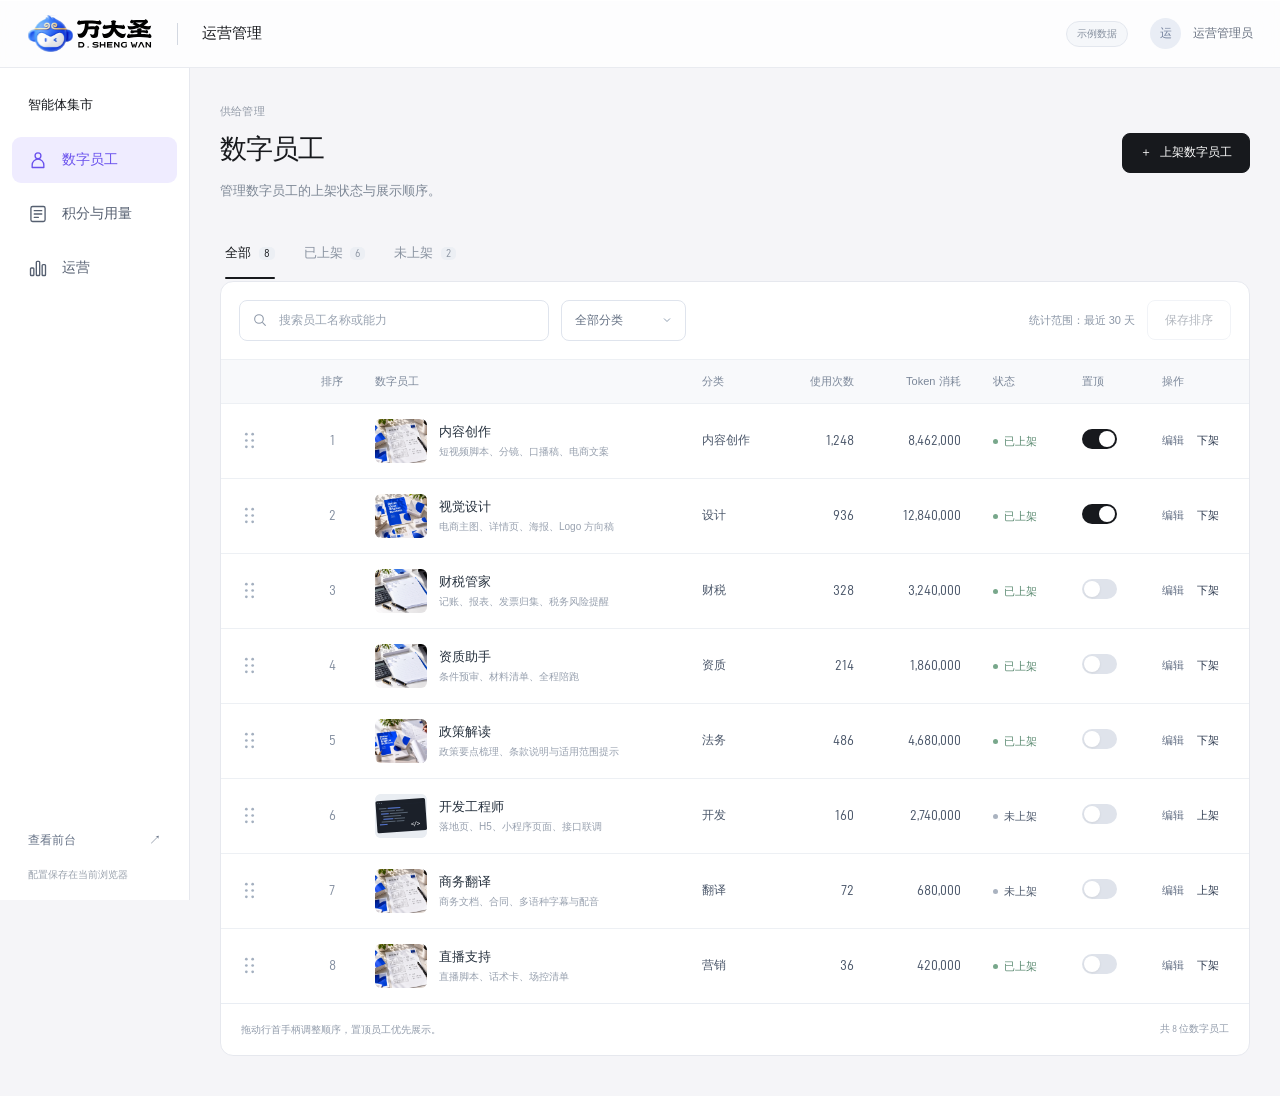
==== admin/index.html @ f024b00a "Add marketplace operations admin and refresh cards with glass motion" ====
<!doctype html>
<html lang="zh-CN">
<head>
  <meta charset="utf-8"><meta name="viewport" content="width=device-width,initial-scale=1">
  <meta name="theme-color" content="#f5f5f8"><meta name="description" content="管理数字员工、企业积分和集市 Banner。">
  <title>数字员工 · 万大圣运营管理</title>
  <link rel="icon" href="../embedded/assets/wdsheng/favicon.ico">
  <link rel="stylesheet" href="admin.css?v=427d838af4">
  <script src="../embedded/catalog.js?v=9ac908d0ac" defer></script><script src="ops-store.js?v=f1a9fa2be6" defer></script><script src="billing-data.js?v=e871dbfe10" defer></script><script src="admin-billing.js?v=65c041d65c" defer></script><script src="admin.js?v=014c4395ef" defer></script>
</head>
<body>
<a class="skip-link" href="#main-content">跳转到管理内容</a>
<header class="app-header"><a class="brand" href="../embedded/" aria-label="万大圣，查看前台"><img src="../embedded/assets/wdsheng/platform-logo.svg" alt="万大圣" width="118" height="48"></a><span class="header-divider"></span><span class="header-title">运营管理</span><div class="header-account"><span class="sample-badge" title="配置保存在当前浏览器，积分与用量为示例数据">示例数据</span><span class="account-mark" aria-hidden="true">运</span><span>运营管理员</span></div></header>
<aside class="primary-sidebar"><p class="sidebar-label">智能体集市</p><nav class="primary-nav" aria-label="运营管理菜单"><a href="#employees" data-view="employees" class="is-active" aria-current="page"><svg viewBox="0 0 24 24" aria-hidden="true"><circle cx="12" cy="7" r="3.5"/><path d="M5 21v-3a7 7 0 0 1 14 0v3Z"/></svg>数字员工</a><a href="#billing" data-view="billing"><svg viewBox="0 0 24 24" aria-hidden="true"><rect x="3.5" y="3" width="17" height="18" rx="2"/><path d="M7.5 8h9M7.5 12h9M7.5 16h5"/></svg>积分与用量</a><a href="#operations" data-view="operations"><svg viewBox="0 0 24 24" aria-hidden="true"><rect x="3" y="12" width="4" height="9" rx="1"/><rect x="10" y="4" width="4" height="17" rx="1"/><rect x="17" y="8" width="4" height="13" rx="1"/></svg>运营</a></nav><a class="frontend-link" href="../embedded/" target="_blank" rel="noopener">查看前台 <span aria-hidden="true">↗</span></a><p class="sidebar-footnote">配置保存在当前浏览器</p></aside>
<aside class="company-sidebar" id="company-sidebar" aria-label="切换企业" hidden><div class="company-panel-heading"><h2>企业</h2><span id="company-count" class="numeric">6</span></div><label class="search-control company-search"><svg viewBox="0 0 24 24" aria-hidden="true"><circle cx="10.5" cy="10.5" r="6.5"/><path d="m16 16 4 4"/></svg><span class="sr-only">搜索企业名称</span><input id="company-search" type="search" placeholder="搜索企业名称"></label><div id="company-list" class="company-list"></div><p id="company-result-count" class="company-result-count"></p></aside>
<main class="main-content" id="main-content" tabindex="-1">
  <section id="view-employees" class="page-view" aria-labelledby="employees-title"><div class="page-heading"><div><p class="eyebrow">供给管理</p><h1 id="employees-title">数字员工</h1><p>管理数字员工的上架状态与展示顺序。</p></div><button class="button primary" id="add-employee"><span aria-hidden="true">＋</span> 上架数字员工</button></div><div class="page-tabs" id="employee-status-tabs" role="group" aria-label="按上架状态筛选"><button class="is-active" data-status="all">全部 <span id="employee-total" class="numeric">8</span></button><button data-status="published">已上架 <span id="employee-published" class="numeric">6</span></button><button data-status="unpublished">未上架 <span id="employee-unpublished" class="numeric">2</span></button></div><div class="table-panel"><div class="table-toolbar"><label class="search-control"><svg viewBox="0 0 24 24" aria-hidden="true"><circle cx="10.5" cy="10.5" r="6.5"/><path d="m16 16 4 4"/></svg><span class="sr-only">搜索员工名称或能力</span><input id="employee-search" type="search" placeholder="搜索员工名称或能力"></label><label class="select-control"><span class="sr-only">筛选员工分类</span><select id="employee-category"><option value="all">全部分类</option></select></label><div class="toolbar-spacer"></div><span class="period-label">统计范围：最近 30 天</span><button class="button secondary" id="save-employee-order" disabled>保存排序</button></div><div class="table-scroll"><table class="management-table employee-table"><thead><tr><th class="drag-col"><span class="sr-only">拖拽排序</span></th><th class="order-col">排序</th><th>数字员工</th><th>分类</th><th class="align-right">使用次数</th><th class="align-right">Token 消耗</th><th>状态</th><th>置顶</th><th>操作</th></tr></thead><tbody id="employee-rows" data-sort="employees"></tbody></table></div><div id="employee-empty" class="empty-state" hidden><h3>没有找到匹配的数字员工</h3><p>换个关键词或分类再试试。</p></div><div class="table-footer"><p id="employee-sort-note">拖动行首手柄调整顺序，置顶员工优先展示。</p><span id="employee-result-count" class="numeric"></span></div></div></section>
  <section id="view-billing" class="page-view" aria-labelledby="billing-title" hidden><div class="page-heading"><div><p class="eyebrow">积分与用量 / 企业积分</p><h1 id="billing-title">积分与用量</h1><p class="company-title"><strong id="selected-company-name">云杉科技有限公司</strong><span id="selected-company-id" class="numeric">ENT-1001</span></p></div><button class="button secondary" id="export-billing"><svg viewBox="0 0 24 24" aria-hidden="true"><path d="M14 3H5v18h14V8Z"/><path d="M14 3v5h5M8 12h8M8 16h6"/></svg>导出明细</button></div><div class="metric-grid"><article class="metric-card"><h2>可用积分</h2><p class="metric-value numeric" id="available-points">8,640 <small>点</small></p><p>当前企业可用余额</p></article><article class="metric-card"><h2>累计获得</h2><p class="metric-value numeric" id="earned-points">10,000 <small>点</small></p><p>额度发放与入账</p></article><article class="metric-card"><h2>累计消耗</h2><p class="metric-value numeric" id="spent-points">1,360 <small>点</small></p><p>数字员工服务使用</p></article><article class="metric-card"><h2>累计 Token 用量</h2><p class="metric-value numeric" id="total-tokens">85,600</p><p>模型调用用量</p></article></div><div class="page-tabs billing-tabs" id="billing-tabs" role="group" aria-label="选择明细类型"><button data-billing-tab="ledger" class="is-active">积分流水</button><button data-billing-tab="usage">Token 调用明细</button><span id="billing-record-count" class="numeric"></span></div><div class="table-panel"><div class="table-toolbar"><label class="select-control"><span class="sr-only">筛选时间范围</span><select id="billing-period"><option value="30">最近 30 天</option><option value="7">最近 7 天</option><option value="today">今天</option><option value="all">全部时间</option></select></label><label class="select-control"><span class="sr-only">筛选数字员工</span><select id="billing-employee"><option value="all">全部员工</option></select></label><label class="select-control" id="billing-type-control"><span class="sr-only">筛选流水类型</span><select id="billing-type"><option value="all">全部类型</option><option value="grant">额度发放</option><option value="consume">调用扣减</option></select></label><label class="search-control billing-search"><svg viewBox="0 0 24 24" aria-hidden="true"><circle cx="10.5" cy="10.5" r="6.5"/><path d="m16 16 4 4"/></svg><span class="sr-only">搜索流水号或工作内容</span><input id="billing-search" type="search" placeholder="搜索流水号或工作内容"></label></div><div class="table-scroll"><table class="management-table billing-table"><thead id="billing-table-head"></thead><tbody id="billing-rows"></tbody></table></div><div id="billing-empty" class="empty-state" hidden><h3>没有符合条件的记录</h3><p>调整时间、员工或关键词后再查看。</p></div><div class="table-footer"><span id="billing-footer-count" class="numeric"></span><span>积分与 Token 用量分别记录</span></div></div><p class="content-note">积分用于数字员工服务，Token 用于记录模型用量；当前为示例数据。</p></section>
  <section id="view-operations" class="page-view" aria-labelledby="operations-title" hidden><div class="page-heading"><div><p class="eyebrow">内容运营</p><h1 id="operations-title">Banner 管理</h1><p>配置集市顶部的推荐内容与跳转员工。</p></div><button class="button primary" id="add-banner"><span aria-hidden="true">＋</span> 新增 Banner</button></div><div class="table-panel banner-panel"><div class="table-toolbar"><label class="select-control"><span class="sr-only">筛选展示位置</span><select id="banner-position"><option value="all">全部展示位置</option><option value="agents-top">智能体集市顶部</option><option value="scenes-top">场景集市顶部</option></select></label><label class="select-control"><span class="sr-only">筛选 Banner 状态</span><select id="banner-status"><option value="all">全部状态</option><option value="enabled">已启用</option><option value="disabled">未启用</option></select></label><label class="search-control"><svg viewBox="0 0 24 24" aria-hidden="true"><circle cx="10.5" cy="10.5" r="6.5"/><path d="m16 16 4 4"/></svg><span class="sr-only">搜索 Banner 名称</span><input id="banner-search" type="search" placeholder="搜索 Banner 名称"></label><div class="toolbar-spacer"></div><button class="button secondary" id="save-banner-order" disabled>保存排序</button></div><div class="table-scroll"><table class="management-table banner-table"><thead><tr><th class="drag-col"><span class="sr-only">拖拽排序</span></th><th class="order-col">排序</th><th>Banner</th><th>展示位置</th><th>关联员工</th><th>状态</th><th>操作</th></tr></thead><tbody id="banner-rows" data-sort="banners"></tbody></table></div><div id="banner-empty" class="empty-state" hidden><h3>没有找到匹配的 Banner</h3><p>换个筛选条件，或新增一张 Banner。</p></div><div class="table-footer"><p id="banner-sort-note">拖动行首手柄调整同一运营位内的顺序。</p><span id="banner-result-count" class="numeric"></span></div></div></section>
  <p class="page-error" id="page-error" role="alert" hidden></p>
</main>
<dialog class="editor-dialog employee-editor" id="employee-dialog" aria-labelledby="employee-dialog-title"><form id="employee-form"><header class="dialog-heading"><div><p class="eyebrow">数字员工</p><h2 id="employee-dialog-title">上架数字员工</h2></div><button type="button" class="icon-button" data-close="employee-dialog" aria-label="关闭员工编辑">×</button></header><div class="dialog-body"><input type="hidden" id="employee-id"><div class="form-grid"><label class="field">员工名称<input id="employee-name" required maxlength="40" placeholder="例如：内容创作"></label><label class="field">分类<input id="employee-category-input" required maxlength="20" list="employee-category-options" placeholder="选择或输入分类"><datalist id="employee-category-options"></datalist></label><label class="field full-width">能力简介<textarea id="employee-description" required rows="3" maxlength="160" placeholder="简要描述这位数字员工可以完成的工作"></textarea></label><label class="field full-width">封面图片<input id="employee-image" required placeholder="图片地址，或使用下方上传"><span class="field-hint">PNG、JPG 或 WebP，文件不超过 2 MB。</span></label><div class="field full-width upload-row"><label class="button secondary file-label">上传图片<input type="file" id="employee-upload" accept="image/png,image/jpeg,image/webp" hidden></label><img id="employee-cover-preview" alt="员工封面预览" width="96" height="64"></div><label class="checkbox-field"><input id="employee-published-input" type="checkbox" checked>立即上架</label><label class="checkbox-field"><input id="employee-pinned-input" type="checkbox">置顶展示</label></div><p class="form-error" id="employee-form-error" role="alert" hidden></p></div><footer class="dialog-footer"><button class="button secondary" type="button" data-close="employee-dialog">取消</button><button class="button primary" type="submit">保存</button></footer></form></dialog>
<dialog class="editor-dialog banner-editor" id="banner-dialog" aria-labelledby="banner-dialog-title"><form id="banner-form"><header class="dialog-heading"><div><p class="eyebrow">运营内容</p><h2 id="banner-dialog-title">编辑 Banner</h2></div><button type="button" class="icon-button" data-close="banner-dialog" aria-label="关闭 Banner 编辑">×</button></header><div class="banner-editor-body"><div class="banner-editor-fields"><input id="banner-id" type="hidden"><label class="field">Banner 名称<input id="banner-name" required maxlength="50" placeholder="运营列表内的识别名称"></label><label class="field">主标题<textarea id="banner-title" required rows="2" maxlength="70" placeholder="把下一项工作，交给合适的数字员工。"></textarea></label><label class="field">补充说明<input id="banner-subtitle" maxlength="100" placeholder="从文案、设计到政策解读，点开就能开始。"></label><label class="field">图片地址<input id="banner-image" required placeholder="图片地址或上传文件"></label><div class="upload-row"><label class="button secondary file-label">更换图片<input id="banner-upload" type="file" accept="image/png,image/jpeg,image/webp" hidden></label><span class="field-hint">PNG / JPG / WebP · 最大 2 MB</span></div><div class="form-grid compact"><label class="field">展示位置<select id="banner-position-input"><option value="agents-top">智能体集市顶部</option><option value="scenes-top">场景集市顶部</option></select></label><label class="field">跳转数字员工<select id="banner-target" required></select></label></div><label class="checkbox-field"><input id="banner-enabled" type="checkbox" checked>启用此 Banner</label><p class="form-error" id="banner-form-error" role="alert" hidden></p></div><div class="banner-preview-column"><div class="preview-label"><span>前台预览</span><span>约 4:1</span></div><div class="banner-live-preview"><img id="banner-preview-image" alt="Banner 图片预览"><div class="banner-preview-fade"></div><div class="banner-preview-copy"><h3 id="banner-preview-title"></h3><p id="banner-preview-subtitle"></p><span class="preview-cta">开始使用 <span aria-hidden="true">→</span></span></div></div><p class="preview-note">标题和图片会实时更新；完整效果可在前台查看。</p><a class="inline-link" href="../embedded/" target="_blank" rel="noopener">打开前台预览 ↗</a></div></div><footer class="dialog-footer"><button class="button secondary" type="button" data-close="banner-dialog">取消</button><button class="button primary" type="submit">保存</button></footer></form></dialog>
<dialog class="confirm-dialog" id="confirm-dialog" aria-labelledby="confirm-title"><h2 id="confirm-title">确认操作</h2><p id="confirm-copy"></p><div class="confirm-actions"><button type="button" class="button secondary" id="confirm-cancel">取消</button><button type="button" class="button primary" id="confirm-accept">确认</button></div></dialog>
<div class="toast" id="admin-toast" role="status" aria-live="polite" hidden></div><noscript><p class="noscript">请启用 JavaScript 后使用运营管理。</p></noscript>
</body></html>
---- admin/admin.css ----
@font-face{font-family:D-DIN;src:url('../embedded/assets/fonts/D-DIN.woff') format('woff');font-weight:400 500;font-display:swap;unicode-range:U+0020-007E,U+00A0-00FF}
@font-face{font-family:D-DIN;src:url('../embedded/assets/fonts/D-DIN-Bold.woff') format('woff');font-weight:600 900;font-display:swap;unicode-range:U+0020-007E,U+00A0-00FF}
:root{--ink:#17191d;--muted:#747c8a;--line:#e6e8ee;--page:#f5f5f8;--purple:#6950ed;--purple-wash:#efecff;--ease:cubic-bezier(.22,1,.36,1);font-family:-apple-system,BlinkMacSystemFont,'PingFang SC','Microsoft YaHei',sans-serif;color:var(--ink);background:var(--page);font-synthesis:none;-webkit-font-smoothing:antialiased}
*{box-sizing:border-box}body{margin:0}button,input,textarea,select{font:inherit}button{cursor:pointer;color:inherit}a{color:inherit;text-decoration:none}button,a,input,select,textarea{-webkit-tap-highlight-color:transparent}button{border:0}img{max-width:100%;display:block}svg{display:block;width:20px;height:20px;fill:none;stroke:currentColor;stroke-width:1.6;stroke-linecap:round;stroke-linejoin:round;flex-shrink:0}[hidden]{display:none!important}button:focus-visible,a:focus-visible,input:focus-visible,select:focus-visible,textarea:focus-visible,[tabindex]:focus-visible{outline:2px solid #6950ed;outline-offset:3px}button:disabled{cursor:not-allowed;opacity:.43}.sr-only{position:absolute;width:1px;height:1px;margin:-1px;padding:0;overflow:hidden;clip:rect(0,0,0,0);white-space:nowrap;border:0}.numeric{font-family:D-DIN,'DIN Alternate','PingFang SC',sans-serif;font-variant-numeric:tabular-nums}.skip-link{position:fixed;top:-70px;left:20px;padding:12px 20px;background:var(--ink);color:#fff;border-radius:9px;z-index:100}.skip-link:focus{top:10px}
.app-header{position:fixed;z-index:25;inset:0 0 auto;height:68px;display:flex;align-items:center;gap:24px;padding:0 27px;background:rgba(255,255,255,.76);border-bottom:1px solid rgba(230,232,238,.85);backdrop-filter:blur(20px) saturate(1.2);-webkit-backdrop-filter:blur(20px) saturate(1.2);box-shadow:inset 0 1px 0 #fff}.brand{display:flex;align-items:center}.brand img{width:126px;height:auto}.header-divider{height:22px;width:1px;background:#d3d8e1}.header-title{font-size:15px;font-weight:500}.header-account{margin-left:auto;display:flex;align-items:center;gap:12px;font-size:12px;color:#687180}.sample-badge{font-size:10px;padding:5px 10px;border:1px solid #e3e7ee;border-radius:20px;color:#8791a0;background:#f5f7fa;margin-right:10px}.account-mark{display:grid;place-items:center;width:31px;height:31px;border-radius:50%;background:#e9edf5;color:#73819c;font-size:12px}
.primary-sidebar{position:fixed;inset:68px auto 0 0;width:190px;display:flex;flex-direction:column;background:#fff;border-right:1px solid var(--line);padding:28px 12px 18px}.sidebar-label{font-size:13px;font-weight:550;margin:0 16px 23px}.primary-nav{display:flex;flex-direction:column;gap:8px}.primary-nav a{display:flex;align-items:center;gap:14px;min-height:46px;padding:12px 16px;border-radius:9px;font-size:14px;color:#555f70;transition:background .18s,color .18s}.primary-nav a.is-active{background:var(--purple-wash);color:var(--purple);font-weight:550}.primary-nav svg{width:20px;height:20px}.frontend-link{margin-top:auto;display:flex;justify-content:space-between;align-items:center;min-height:40px;padding:10px 16px;font-size:12px;color:#687488}.sidebar-footnote{font-size:10px;color:#9ba3ae;margin:8px 16px 0}.main-content{margin-left:190px;padding:103px 30px 40px;min-height:100dvh;outline:none!important;transition:margin-left .2s var(--ease)}.page-view{max-width:1540px;margin:auto;animation:page-in .2s var(--ease) both}.page-heading{animation:title-in .2s var(--ease) both;display:flex;justify-content:space-between;align-items:center;gap:24px;margin:0 0 29px}.eyebrow{font-size:11px;line-height:1.6;color:#929aa7;letter-spacing:.02em;margin:0 0 10px}h1{font-size:27px;font-weight:550;letter-spacing:-.035em;line-height:1.4;margin:0}.page-heading>div>p:not(.eyebrow){font-size:13px;color:#7d8795;margin:11px 0 0;line-height:1.8}.button{display:inline-flex;align-items:center;justify-content:center;gap:8px;min-height:40px;padding:10px 17px;border-radius:8px;white-space:nowrap;font-size:12px;border:1px solid transparent;transition:background .16s,border-color .16s,transform .16s}.button svg{width:16px;height:16px}.button.primary{background:var(--ink);border-color:var(--ink);color:#fff}.button.secondary{background:#fff;border-color:#dfe4ec;color:#4e596b}.button.primary:not(:disabled):active,.button.secondary:not(:disabled):active{transform:scale(.98)}.button.danger{background:#a84940;color:#fff;border-color:#a84940}.page-tabs{display:flex;align-items:center;gap:29px;margin-bottom:0;padding-left:5px;min-height:49px}.page-tabs>button{position:relative;padding:10px 0 17px;background:none;color:#8a93a1;font-size:13px;white-space:nowrap;transition:color .15s}.page-tabs>button.is-active{color:var(--ink);font-weight:550}.page-tabs>button.is-active:after{content:'';position:absolute;height:2px;bottom:0;left:0;right:0;border-radius:2px;background:var(--ink)}.page-tabs button>span{padding:1px 5px;background:#eceff4;font-size:11px;border-radius:5px;margin-left:4px;font-weight:400}.page-tabs>span{margin-left:auto;color:#8a94a2;font-size:11px}.table-panel{background:#fff;border:1px solid var(--line);border-radius:13px;overflow:hidden}.table-toolbar{display:flex;gap:12px;align-items:center;padding:18px;flex-wrap:wrap}.toolbar-spacer{flex:1}.search-control{position:relative;display:block;min-width:180px;flex:0 1 310px}.search-control svg{position:absolute;left:13px;top:50%;transform:translateY(-50%);width:16px;height:16px;color:#8e99a9;pointer-events:none}.search-control input{height:41px;width:100%;padding:9px 12px 9px 39px;border:1px solid #dfe4ed;border-radius:8px;outline-offset:2px;font-size:12px;background:#fff;color:#354052}.search-control input::placeholder{color:#9aa4b2}.select-control select{appearance:none;min-width:125px;padding:10px 34px 10px 13px;height:41px;border:1px solid #dfe4ed;border-radius:8px;background:#fff url("data:image/svg+xml,%3Csvg xmlns='http://www.w3.org/2000/svg' width='12' height='12' viewBox='0 0 24 24' fill='none' stroke='%238393a8' stroke-width='1.8'%3E%3Cpath d='m6 9 6 6 6-6'/%3E%3C/svg%3E") no-repeat right 12px center;color:#657184;font-size:12px;cursor:pointer}.period-label{font-size:11px;color:#8c97a7;white-space:nowrap}.table-scroll{overflow-x:auto;scrollbar-width:thin;scrollbar-color:#d8dfe9 transparent}.management-table{border-collapse:collapse;width:100%;text-align:left;font-size:12px;white-space:nowrap}.management-table th{font-size:11px;color:#7b8799;font-weight:500;background:#f8f9fb;padding:14px 16px;border-block:1px solid #edf0f4}.management-table td{padding:15px 16px;border-bottom:1px solid #edf0f4;color:#4c586b;vertical-align:middle}.management-table tbody tr:last-child td{border-bottom:0}.management-table tbody tr{transition:background .16s,box-shadow .16s}.management-table .numeric{font-size:14px;letter-spacing:0}.align-right{text-align:right}.drag-col{width:32px;padding-right:0!important}.order-col{width:50px;text-align:center}.order-cell{text-align:center;color:#8590a1!important}.employee-table{min-width:1030px}.employee-cell{display:flex;align-items:center;gap:12px;min-width:220px}.employee-cell img{width:52px;height:44px;object-fit:cover;border-radius:6px;background:#f0f3f7}.employee-cell h3{margin:0 0 4px;color:#26313e;font-size:13px;line-height:1.4;font-weight:550}.employee-cell p{margin:0;color:#98a1af;font-size:10px;max-width:210px;overflow:hidden;text-overflow:ellipsis}.status{display:inline-flex;align-items:center;gap:6px;font-size:11px;white-space:nowrap}.status:before{content:'';width:5px;height:5px;border-radius:50%;background:#aab3c0}.status.is-active{color:#5c8b72}.status.is-active:before{background:#78a78b}.status.is-warning{color:#ac8751}.status.is-warning:before{background:#c6a166}.status.is-failed{color:#ae756b}.status.is-failed:before{background:#c79589}.row-actions{display:flex;align-items:center;gap:13px}.text-button{padding:5px 0;background:none;color:#657186;font-size:11px;white-space:nowrap}.text-button.strong{color:#2e3b50}.text-button.danger{color:#b07870}.switch{display:inline-block;position:relative;width:35px;height:20px;min-width:35px;border:0;border-radius:20px;background:#dfe3eb;padding:0;transition:background .18s}.switch:after{content:'';position:absolute;width:16px;height:16px;left:2px;top:2px;border-radius:50%;background:#fff;box-shadow:0 1px 3px #0001;transition:transform .18s}.switch[aria-checked=true]{background:var(--ink)}.switch[aria-checked=true]:after{transform:translateX(15px)}.drag-handle{display:flex;align-items:center;justify-content:center;min-width:25px;width:25px;height:34px;cursor:grab;padding:4px;background:none;color:#a3afbf;touch-action:none}.drag-handle:active{cursor:grabbing}.drag-handle svg{width:13px;height:21px;fill:currentColor;stroke:none}.drag-handle[draggable=false]{cursor:default;opacity:.35}.sort-accessible{display:flex;gap:3px;opacity:0;transition:opacity .15s}.sort-accessible button{width:19px;height:19px;background:#f4f6fa;color:#8995a7;border-radius:4px;font-size:10px;padding:0}.management-table tr:focus-within .sort-accessible,.management-table tr:hover .sort-accessible{opacity:1}.drag-controls{display:flex;align-items:center;gap:2px}.management-table tr.is-dragging{opacity:.36;background:#eef0f5;box-shadow:0 8px 22px #29374c17}.management-table tr.drop-before td{border-top:2px solid #9186bd}.management-table tr.drop-after td{border-bottom:2px solid #9186bd}.management-table tr.drop-invalid{background:#fcf5f1}.table-footer{display:flex;justify-content:space-between;align-items:center;gap:20px;padding:17px 20px;border-top:1px solid #e9edf3;font-size:10px;color:#929cab;line-height:1.75}.table-footer p{margin:0}.table-footer .is-dirty{color:#927446}.empty-state{padding:55px 20px;text-align:center;color:#9aa3b0}.empty-state h3{font-size:14px;font-weight:500;color:#657185;margin:0 0 9px}.empty-state p{font-size:12px;margin:0;line-height:1.8}.page-error{padding:14px 18px;margin-top:20px;border:1px solid #eadbca;border-radius:10px;color:#916f47;background:#fcf8f1;font-size:12px;line-height:1.8}
.company-sidebar{position:fixed;inset:68px auto 0 190px;width:224px;background:#fff;border-right:1px solid var(--line);display:flex;flex-direction:column;padding:26px 14px 20px}.company-panel-heading{display:flex;align-items:center;gap:9px;margin:0 6px 20px}.company-panel-heading h2{font-size:17px;font-weight:550;margin:0}.company-panel-heading>span{font-size:12px;padding:1px 5px;background:#f1f3f7;color:#7c8798;border-radius:5px}.company-search{flex:none;min-width:0;margin:0 3px 16px}.company-search input{font-size:11px;height:38px}.company-list{min-height:0;overflow:auto;scrollbar-width:thin;flex:1}.company-item{display:flex;align-items:center;width:100%;gap:11px;padding:15px 10px;background:none;text-align:left;border:1px solid transparent;border-radius:9px;margin-bottom:6px;transition:background .18s}.company-item.is-active{background:#f0f1f6;border-color:#e9ecf2}.company-avatar{width:36px;height:36px;display:grid;place-items:center;flex-shrink:0;background:#eef0f5;border-radius:9px;color:#687589;font-size:16px}.company-item.is-active .company-avatar{background:#242936;color:#fff}.company-item strong{display:block;font-size:12px;font-weight:500;color:#3f4a5b;margin-bottom:6px}.company-item small{font-size:11px;color:#9aa4b2}.company-result-count{font-size:10px;color:#9ca5b2;margin:16px 6px 0}.has-company-panel .main-content{margin-left:414px}.company-title{display:flex;gap:13px;align-items:center;flex-wrap:wrap}.company-title strong{font-size:14px;font-weight:500;color:#3b485b}.company-title>span{font-size:11px;color:#8f9bad}.metric-grid{display:grid;grid-template-columns:repeat(4,minmax(0,1fr));gap:13px;margin-bottom:25px}.metric-card{min-width:0;padding:22px 23px;background:#fff;border:1px solid var(--line);border-radius:13px}.metric-card h2{font-size:12px;font-weight:400;color:#6a7587;margin:0}.metric-card .metric-value{font-size:34px;line-height:1.25;letter-spacing:-.02em;color:#1e2633;margin:19px 0 10px;font-weight:500}.metric-value small{font-family:'PingFang SC',sans-serif;font-size:11px;font-weight:400;margin-left:3px;color:#667388}.metric-card>p:last-child{font-size:10px;color:#a1a9b5;margin:0;line-height:1.6}.billing-tabs{margin-bottom:0;padding-left:3px}.billing-search{flex:1;min-width:200px}.billing-table{min-width:830px}.billing-table td{font-size:11px;padding-block:18px}.billing-table .numeric{font-size:13px}.billing-table small{display:block;margin-top:3px;font-size:9px;color:#a0abba}.billing-table .work-cell{max-width:230px;overflow:hidden;text-overflow:ellipsis}.positive{color:#5d8c73!important}.content-note{font-size:10px;color:#9ca6b3;line-height:1.8;margin:17px 5px 0}.banner-table{min-width:1000px}.banner-table td{padding-block:22px}.banner-cell{display:flex;align-items:center;gap:14px;min-width:280px}.banner-thumb{position:relative;flex-shrink:0;width:160px;height:40px;border:1px solid #e8ecf2;border-radius:5px;overflow:hidden;background:#fafbfd}.banner-thumb img{width:100%;height:100%;object-fit:cover;object-position:right}.banner-thumb:after{content:'';position:absolute;inset:0;background:linear-gradient(90deg,#fff 0%,#ffffffc9 35%,#ffffff00 75%)}.banner-thumb span{position:absolute;z-index:1;top:8px;left:6px;font-size:6px;line-height:1.5;color:#20252d;max-width:76px;white-space:normal;font-weight:550}.banner-cell h3{font-size:12px;font-weight:500;margin:0 0 5px;max-width:170px;white-space:nowrap;overflow:hidden;text-overflow:ellipsis}.banner-cell p{font-size:10px;color:#a0a9b5;margin:0}.unavailable-target{display:block;color:#b18a64;font-size:9px;margin-top:5px}
.editor-dialog,.confirm-dialog{border:1px solid #fff;border-radius:19px;background:rgba(255,255,255,.98);box-shadow:0 24px 110px #27334a26;color:var(--ink);padding:0;max-height:90dvh;overflow:auto;animation:modal-in .22s var(--ease);-webkit-backdrop-filter:blur(20px);backdrop-filter:blur(20px)}.editor-dialog::backdrop,.confirm-dialog::backdrop{background:#28314247;backdrop-filter:blur(7px);-webkit-backdrop-filter:blur(7px)}.employee-editor{width:min(650px,calc(100vw - 30px))}.banner-editor{width:min(980px,calc(100vw - 36px))}.dialog-heading{display:flex;align-items:center;justify-content:space-between;gap:20px;padding:27px 31px 22px;border-bottom:1px solid #e9edf2}.dialog-heading .eyebrow{margin-bottom:5px;font-size:10px}.dialog-heading h2{font-size:22px;font-weight:500;line-height:1.4;letter-spacing:-.025em;margin:0}.icon-button{width:32px;height:32px;border-radius:50%;background:#f1f3f7;color:#8793a5;font-size:22px;font-weight:300;display:grid;place-items:center}.dialog-body{padding:25px 31px}.form-grid{display:grid;grid-template-columns:1fr 1fr;gap:20px}.full-width{grid-column:1/-1}.field{display:flex;flex-direction:column;gap:9px;font-size:12px;color:#5f6b7e;min-width:0}.field input,.field textarea,.field select{width:100%;border:1px solid #dfe5ee;background:#fff;border-radius:8px;padding:11px 12px;font-size:12px;line-height:1.7;color:#3a4658;min-height:42px}.field textarea{resize:vertical;min-height:64px}.field input::placeholder,.field textarea::placeholder{color:#a6afbb}.field-hint{font-size:10px;color:#a0a9b5;line-height:1.7}.upload-row{display:flex;align-items:center;gap:14px;flex-wrap:wrap}.upload-row>img{object-fit:cover;width:96px;height:64px;border-radius:7px;border:1px solid #e7eaf0}.file-label{cursor:pointer;font-size:11px}.checkbox-field{display:flex;align-items:center;gap:8px;font-size:12px;line-height:1.6;color:#637084;cursor:pointer}.checkbox-field input{accent-color:#252a33;width:15px;height:15px;margin:0}.dialog-footer{display:flex;justify-content:flex-end;gap:11px;padding:19px 31px;border-top:1px solid #e9edf2;background:#fafbfd;position:sticky;bottom:0}.dialog-footer .button{min-width:88px}.form-error{font-size:11px;color:#a45f56;line-height:1.8;margin:16px 0 0}.banner-editor-body{display:grid;grid-template-columns:minmax(0,1fr) minmax(0,1.05fr);gap:28px;padding:25px 31px 29px}.banner-editor-fields{display:flex;flex-direction:column;gap:17px;min-width:0}.banner-editor-fields .field{gap:7px}.banner-editor-fields .field input,.banner-editor-fields .field textarea,.banner-editor-fields .field select{padding:9px 11px;min-height:39px;font-size:11px}.banner-editor-fields .upload-row{gap:10px;margin-top:-4px}.form-grid.compact{gap:13px}.banner-preview-column{padding:3px 0 0 25px;border-left:1px solid #e8ecf2;min-width:0}.preview-label{display:flex;justify-content:space-between;font-size:11px;color:#7c899b;margin-bottom:15px}.preview-label>span:last-child{color:#a2abba}.banner-live-preview{position:relative;overflow:hidden;border-radius:10px;border:1px solid #e4e8ef;aspect-ratio:4/1.35;background:#fff;min-height:150px}.banner-live-preview>img{position:absolute;inset:0;width:100%;height:100%;object-fit:cover;object-position:right center}.banner-preview-fade{position:absolute;inset:0;background:linear-gradient(90deg,#fff 0%,#fff 25%,#fffffff5 39%,#ffffff92 53%,#ffffff00 78%)}.banner-preview-copy{position:relative;padding:18px 17px;max-width:71%}.banner-preview-copy h3{font-size:17px;line-height:1.55;font-weight:500;letter-spacing:-.04em;margin:0 0 7px;color:#11151c;text-wrap:balance}.banner-preview-copy p{font-size:8px;line-height:1.65;color:#7c8798;margin:0 0 11px}.preview-cta{display:inline-flex;gap:10px;padding:5px 10px;background:#17191d;color:white;border-radius:20px;font-size:8px}.preview-note{font-size:10px;color:#9aa5b4;line-height:1.9;margin:16px 0}.inline-link{font-size:11px;color:#6d7790}.confirm-dialog{width:min(390px,calc(100vw - 32px));padding:28px}.confirm-dialog h2{font-size:20px;font-weight:500;margin:0 0 15px}.confirm-dialog p{font-size:13px;line-height:1.9;color:#7b8798;margin:0}.confirm-actions{display:flex;justify-content:flex-end;gap:10px;margin-top:26px}.toast{position:fixed;left:50%;bottom:27px;transform:translateX(-50%);z-index:100;max-width:calc(100vw - 30px);padding:12px 18px;color:white;background:#252b35;border-radius:9px;font-size:12px;line-height:1.7;box-shadow:0 8px 28px #25344a1a;animation:toast-in .18s var(--ease)}.noscript{position:fixed;bottom:0;left:0;right:0;z-index:100;margin:0;background:#fff8e7;padding:15px;text-align:center;color:#8d794b;font-size:13px}
@keyframes page-in{from{opacity:0;transform:translateY(7px)}to{opacity:1;transform:none}}@keyframes title-in{from{opacity:0;transform:translateY(4px);filter:blur(4px)}to{opacity:1;transform:none;filter:blur(0)}}@keyframes modal-in{from{opacity:0;transform:translateY(9px) scale(.985);filter:blur(2px)}to{opacity:1;transform:none;filter:blur(0)}}@keyframes toast-in{from{opacity:0;transform:translateX(-50%) translateY(8px)}to{opacity:1;transform:translateX(-50%) translateY(0)}}
@media(hover:hover) and (pointer:fine){.primary-nav a:not(.is-active):hover{background:#f6f5fa}.button.primary:not(:disabled):hover{background:#353b46}.button.secondary:not(:disabled):hover{background:#f6f8fb;border-color:#bdc8d8}.text-button:hover,.inline-link:hover,.frontend-link:hover{color:#202b3d}.management-table tbody tr:hover{background:#fafbfd}.company-item:not(.is-active):hover{background:#f7f8fb}.icon-button:hover{background:#e8edf5}.drag-handle:hover{color:#73819a}}
@media(min-width:1700px){.main-content{padding:112px 42px 45px}.page-heading{margin-bottom:35px}.metric-card{padding:26px}.employee-table td{padding-block:18px}.banner-table td{padding-block:26px}}
@media(max-width:1200px){.primary-sidebar{width:165px}.main-content{margin-left:165px;padding-inline:22px}.company-sidebar{left:165px;width:195px;padding-inline:10px}.has-company-panel .main-content{margin-left:360px}.sidebar-label{font-size:12px}.primary-nav a{padding-inline:12px;font-size:13px;gap:11px}.metric-grid{gap:9px}.metric-card{padding:19px 15px}.metric-card .metric-value{font-size:29px}.metric-card h2{font-size:11px}.table-toolbar{gap:9px;padding:15px}.period-label{font-size:10px}.page-heading>div>p:not(.eyebrow){font-size:12px}.banner-cell{min-width:235px;gap:10px}.banner-cell h3{max-width:140px}.banner-thumb{width:145px;height:36px}}
@media(max-width:950px){.app-header{padding-inline:20px;gap:17px}.brand img{width:110px}.header-title{font-size:13px}.primary-sidebar{width:145px;padding-inline:9px}.primary-nav a{font-size:12px;padding-inline:11px;gap:9px}.primary-nav svg{width:18px;height:18px}.sidebar-label{margin-inline:11px;font-size:11px}.main-content{margin-left:145px;padding:97px 18px 30px}.company-sidebar{left:145px;width:178px;padding-inline:8px}.has-company-panel .main-content{margin-left:323px}.company-item{padding:12px 6px;gap:8px}.company-avatar{width:31px;height:31px;font-size:14px}.company-item strong{font-size:11px}.company-item small{font-size:10px}.metric-grid{grid-template-columns:repeat(2,minmax(0,1fr))}.metric-card .metric-value{font-size:31px;margin-top:15px}.page-heading{gap:16px}.page-heading h1{font-size:24px}.header-account{font-size:11px;gap:9px}.period-label{display:none}.banner-editor-body{gap:20px;padding-inline:25px}.banner-preview-column{padding-left:20px}.banner-preview-copy h3{font-size:15px}}
@media(max-width:700px){.app-header{height:61px;padding-inline:16px;gap:13px}.brand img{width:101px}.header-divider{height:18px}.header-title{font-size:12px}.header-account>span:last-child,.account-mark{display:none}.header-account{gap:0}.sample-badge{margin:0;font-size:9px;padding:4px 8px}.primary-sidebar{position:sticky;top:61px;width:auto;inset:auto;z-index:18;flex-direction:row;align-items:center;gap:10px;height:62px;padding:9px 15px;background:#ffffffed;border-bottom:1px solid var(--line);border-right:0;margin-top:61px;backdrop-filter:blur(16px);-webkit-backdrop-filter:blur(16px)}.sidebar-label,.sidebar-footnote,.frontend-link{display:none}.primary-nav{flex-direction:row;gap:5px;width:100%}.primary-nav a{flex:1;justify-content:center;min-height:41px;padding:10px;font-size:12px;gap:8px}.main-content,.has-company-panel .main-content{margin-left:0;padding:25px 16px 30px;min-height:calc(100dvh - 123px)}.company-sidebar{position:relative;inset:auto;width:auto;padding:17px 16px 13px;border-right:0;border-bottom:1px solid var(--line);display:block}.company-panel-heading{margin:0 0 12px;gap:8px}.company-panel-heading h2{font-size:14px}.company-search{width:100%;margin:0 0 13px}.company-list{display:flex;gap:8px;overflow-x:auto;scrollbar-width:thin}.company-item{flex:0 0 150px;margin:0;padding:10px 9px;border-color:#edf0f5}.company-avatar{width:29px;height:29px}.company-result-count{display:none}.page-heading{align-items:flex-start;margin-bottom:23px}.page-heading .eyebrow{font-size:9px;margin-bottom:7px}.page-heading h1{font-size:25px}.page-heading>div>p:not(.eyebrow){font-size:11px;max-width:240px;line-height:1.8;margin-top:8px}.page-heading>.button{margin-top:23px;font-size:10px;padding:9px 11px;min-height:37px;gap:4px}.page-heading>.button svg{width:13px;height:13px}.page-tabs{gap:23px;min-height:46px;padding-left:3px}.page-tabs>button{font-size:12px;padding-bottom:15px}.table-toolbar{padding:13px;gap:8px}.table-toolbar>.search-control{flex:1 1 100%;min-width:0}.table-toolbar .select-control{flex:1}.select-control select{width:100%;min-width:0;font-size:11px;padding-left:11px;height:39px}.table-toolbar .button{font-size:11px;min-height:39px;padding-inline:12px}.toolbar-spacer{display:none}.management-table td{padding-block:13px}.management-table th{font-size:10px}.table-footer{padding:14px;font-size:9px;gap:14px;flex-wrap:wrap}.metric-grid{gap:10px;margin-bottom:18px}.metric-card{padding:19px 17px}.metric-card h2{font-size:11px}.metric-card .metric-value{font-size:33px;margin-top:17px}.metric-card>p:last-child{font-size:9px}.company-title{gap:8px}.company-title strong{font-size:12px}.company-title span{font-size:10px}.billing-tabs{gap:21px}.billing-tabs>span{font-size:9px}.content-note{font-size:9px}.dialog-heading{padding:22px 23px 18px}.dialog-heading h2{font-size:20px}.dialog-body{padding:22px 23px}.banner-editor-body{grid-template-columns:1fr;gap:22px;padding:21px 23px}.banner-preview-column{border-left:0;border-top:1px solid #e8ecf2;padding:19px 0 0}.banner-live-preview{min-height:145px;max-height:190px}.banner-preview-copy h3{font-size:18px}.banner-preview-copy p{font-size:9px}.preview-note{margin-bottom:10px}.dialog-footer{padding:16px 23px}.form-grid{gap:16px}.field{font-size:11px}.employee-editor,.banner-editor{max-height:91dvh}.banner-table td{padding-block:18px}.banner-thumb{width:160px;height:40px}.toast{font-size:11px;bottom:16px}}
@media(max-width:380px){.main-content,.has-company-panel .main-content{padding-inline:12px}.header-title{font-size:11px}.app-header{gap:10px;padding-inline:12px}.brand img{width:94px}.primary-sidebar{padding-inline:10px}.primary-nav a{font-size:11px;gap:6px}.page-heading h1{font-size:23px}.metric-card{padding-inline:14px}.metric-card .metric-value{font-size:29px}.form-grid{grid-template-columns:1fr}.full-width{grid-column:auto}}
@media(prefers-reduced-motion:reduce){*,*:before,*:after{animation:none!important;transition:none!important;scroll-behavior:auto!important}.button:active{transform:none!important}}
@media(prefers-reduced-transparency:reduce),(prefers-contrast:more){.page-heading,.editor-dialog,.confirm-dialog{filter:none!important}.app-header,.editor-dialog,.confirm-dialog,.primary-sidebar{background:#fff;backdrop-filter:none;-webkit-backdrop-filter:none}.editor-dialog::backdrop,.confirm-dialog::backdrop{backdrop-filter:none;-webkit-backdrop-filter:none;background:#20283866}.employee-cell p,.period-label,.table-footer,.content-note{color:#69768a}}
@supports not ((backdrop-filter:blur(1px)) or (-webkit-backdrop-filter:blur(1px))){.app-header,.editor-dialog,.confirm-dialog{background:#fff}}
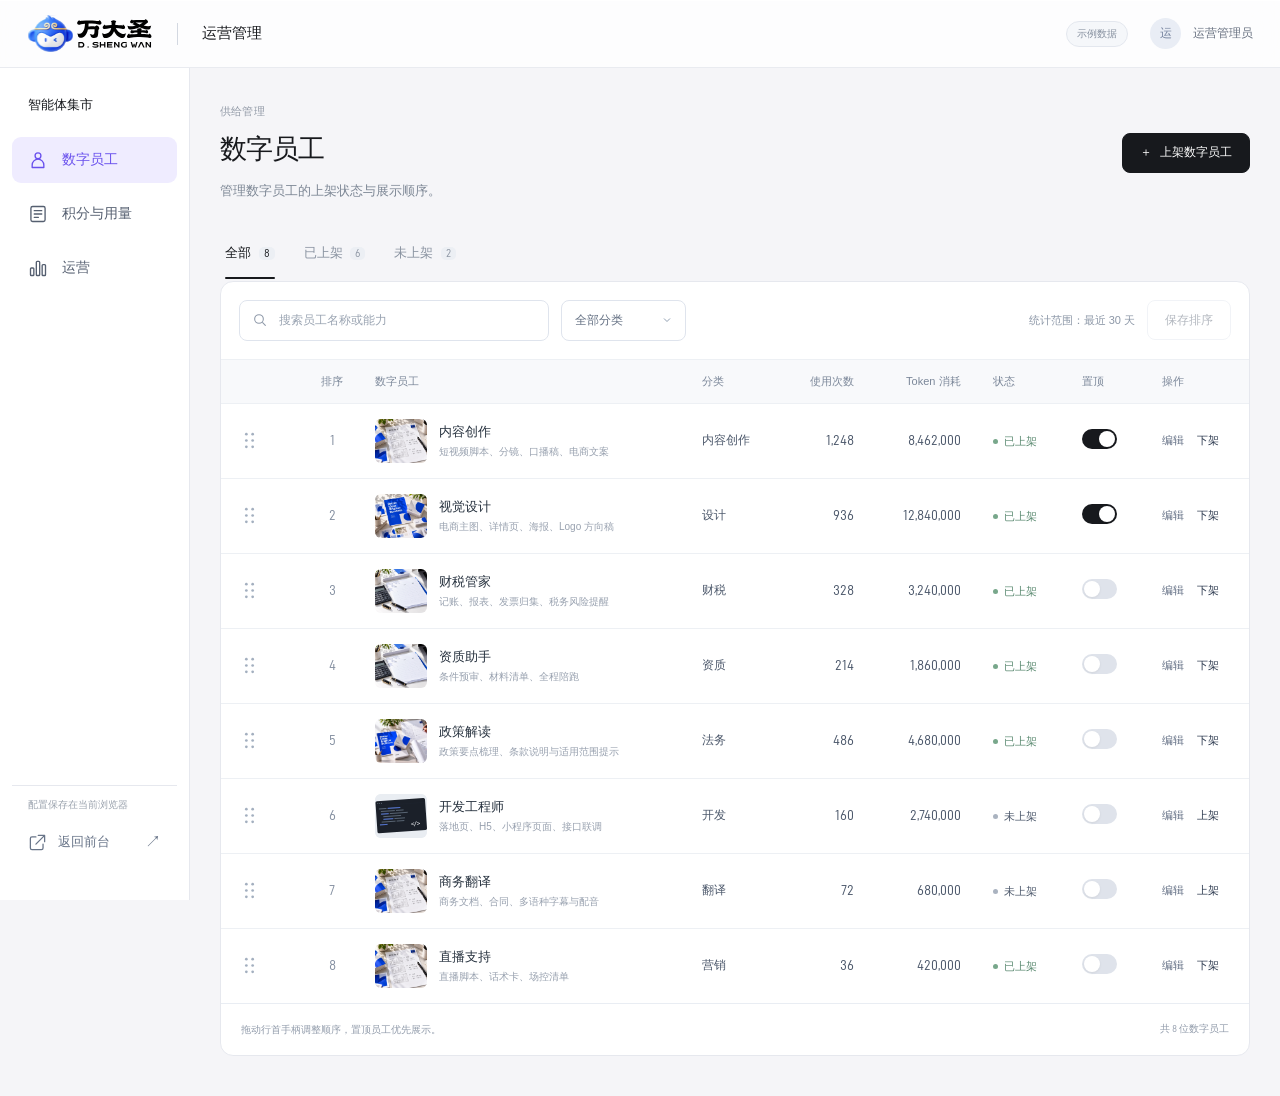
==== commit 7a580bd0: "Stabilize marketplace banners and align bottom navigation links" ====
--- a/admin/index.html
+++ b/admin/index.html
@@ -5,13 +5,13 @@
   <meta name="theme-color" content="#f5f5f8"><meta name="description" content="管理数字员工、企业积分和集市 Banner。">
   <title>数字员工 · 万大圣运营管理</title>
   <link rel="icon" href="../embedded/assets/wdsheng/favicon.ico">
-  <link rel="stylesheet" href="admin.css?v=427d838af4">
+  <link rel="stylesheet" href="admin.css?v=a93162895a">
   <script src="../embedded/catalog.js?v=9ac908d0ac" defer></script><script src="ops-store.js?v=f1a9fa2be6" defer></script><script src="billing-data.js?v=e871dbfe10" defer></script><script src="admin-billing.js?v=65c041d65c" defer></script><script src="admin.js?v=014c4395ef" defer></script>
 </head>
 <body>
 <a class="skip-link" href="#main-content">跳转到管理内容</a>
 <header class="app-header"><a class="brand" href="../embedded/" aria-label="万大圣，查看前台"><img src="../embedded/assets/wdsheng/platform-logo.svg" alt="万大圣" width="118" height="48"></a><span class="header-divider"></span><span class="header-title">运营管理</span><div class="header-account"><span class="sample-badge" title="配置保存在当前浏览器，积分与用量为示例数据">示例数据</span><span class="account-mark" aria-hidden="true">运</span><span>运营管理员</span></div></header>
-<aside class="primary-sidebar"><p class="sidebar-label">智能体集市</p><nav class="primary-nav" aria-label="运营管理菜单"><a href="#employees" data-view="employees" class="is-active" aria-current="page"><svg viewBox="0 0 24 24" aria-hidden="true"><circle cx="12" cy="7" r="3.5"/><path d="M5 21v-3a7 7 0 0 1 14 0v3Z"/></svg>数字员工</a><a href="#billing" data-view="billing"><svg viewBox="0 0 24 24" aria-hidden="true"><rect x="3.5" y="3" width="17" height="18" rx="2"/><path d="M7.5 8h9M7.5 12h9M7.5 16h5"/></svg>积分与用量</a><a href="#operations" data-view="operations"><svg viewBox="0 0 24 24" aria-hidden="true"><rect x="3" y="12" width="4" height="9" rx="1"/><rect x="10" y="4" width="4" height="17" rx="1"/><rect x="17" y="8" width="4" height="13" rx="1"/></svg>运营</a></nav><a class="frontend-link" href="../embedded/" target="_blank" rel="noopener">查看前台 <span aria-hidden="true">↗</span></a><p class="sidebar-footnote">配置保存在当前浏览器</p></aside>
+<aside class="primary-sidebar"><p class="sidebar-label">智能体集市</p><nav class="primary-nav" aria-label="运营管理菜单"><a href="#employees" data-view="employees" class="is-active" aria-current="page"><svg viewBox="0 0 24 24" aria-hidden="true"><circle cx="12" cy="7" r="3.5"/><path d="M5 21v-3a7 7 0 0 1 14 0v3Z"/></svg>数字员工</a><a href="#billing" data-view="billing"><svg viewBox="0 0 24 24" aria-hidden="true"><rect x="3.5" y="3" width="17" height="18" rx="2"/><path d="M7.5 8h9M7.5 12h9M7.5 16h5"/></svg>积分与用量</a><a href="#operations" data-view="operations"><svg viewBox="0 0 24 24" aria-hidden="true"><rect x="3" y="12" width="4" height="9" rx="1"/><rect x="10" y="4" width="4" height="17" rx="1"/><rect x="17" y="8" width="4" height="13" rx="1"/></svg>运营</a></nav><div class="sidebar-footer"><p class="sidebar-footnote">配置保存在当前浏览器</p><a class="frontend-link" href="../embedded/" target="_blank" rel="noopener"><svg viewBox="0 0 24 24" aria-hidden="true"><path d="M10 5H5a2 2 0 0 0-2 2v12a2 2 0 0 0 2 2h12a2 2 0 0 0 2-2v-5M13 3h8v8M21 3 10 14"/></svg><span>返回前台</span><span class="sidebar-entry-arrow" aria-hidden="true">↗</span></a></div></aside>
 <aside class="company-sidebar" id="company-sidebar" aria-label="切换企业" hidden><div class="company-panel-heading"><h2>企业</h2><span id="company-count" class="numeric">6</span></div><label class="search-control company-search"><svg viewBox="0 0 24 24" aria-hidden="true"><circle cx="10.5" cy="10.5" r="6.5"/><path d="m16 16 4 4"/></svg><span class="sr-only">搜索企业名称</span><input id="company-search" type="search" placeholder="搜索企业名称"></label><div id="company-list" class="company-list"></div><p id="company-result-count" class="company-result-count"></p></aside>
 <main class="main-content" id="main-content" tabindex="-1">
   <section id="view-employees" class="page-view" aria-labelledby="employees-title"><div class="page-heading"><div><p class="eyebrow">供给管理</p><h1 id="employees-title">数字员工</h1><p>管理数字员工的上架状态与展示顺序。</p></div><button class="button primary" id="add-employee"><span aria-hidden="true">＋</span> 上架数字员工</button></div><div class="page-tabs" id="employee-status-tabs" role="group" aria-label="按上架状态筛选"><button class="is-active" data-status="all">全部 <span id="employee-total" class="numeric">8</span></button><button data-status="published">已上架 <span id="employee-published" class="numeric">6</span></button><button data-status="unpublished">未上架 <span id="employee-unpublished" class="numeric">2</span></button></div><div class="table-panel"><div class="table-toolbar"><label class="search-control"><svg viewBox="0 0 24 24" aria-hidden="true"><circle cx="10.5" cy="10.5" r="6.5"/><path d="m16 16 4 4"/></svg><span class="sr-only">搜索员工名称或能力</span><input id="employee-search" type="search" placeholder="搜索员工名称或能力"></label><label class="select-control"><span class="sr-only">筛选员工分类</span><select id="employee-category"><option value="all">全部分类</option></select></label><div class="toolbar-spacer"></div><span class="period-label">统计范围：最近 30 天</span><button class="button secondary" id="save-employee-order" disabled>保存排序</button></div><div class="table-scroll"><table class="management-table employee-table"><thead><tr><th class="drag-col"><span class="sr-only">拖拽排序</span></th><th class="order-col">排序</th><th>数字员工</th><th>分类</th><th class="align-right">使用次数</th><th class="align-right">Token 消耗</th><th>状态</th><th>置顶</th><th>操作</th></tr></thead><tbody id="employee-rows" data-sort="employees"></tbody></table></div><div id="employee-empty" class="empty-state" hidden><h3>没有找到匹配的数字员工</h3><p>换个关键词或分类再试试。</p></div><div class="table-footer"><p id="employee-sort-note">拖动行首手柄调整顺序，置顶员工优先展示。</p><span id="employee-result-count" class="numeric"></span></div></div></section>
--- a/admin/admin.css
+++ b/admin/admin.css
@@ -16,3 +16,9 @@
 @media(prefers-reduced-motion:reduce){*,*:before,*:after{animation:none!important;transition:none!important;scroll-behavior:auto!important}.button:active{transform:none!important}}
 @media(prefers-reduced-transparency:reduce),(prefers-contrast:more){.page-heading,.editor-dialog,.confirm-dialog{filter:none!important}.app-header,.editor-dialog,.confirm-dialog,.primary-sidebar{background:#fff;backdrop-filter:none;-webkit-backdrop-filter:none}.editor-dialog::backdrop,.confirm-dialog::backdrop{backdrop-filter:none;-webkit-backdrop-filter:none;background:#20283866}.employee-cell p,.period-label,.table-footer,.content-note{color:#69768a}}
 @supports not ((backdrop-filter:blur(1px)) or (-webkit-backdrop-filter:blur(1px))){.app-header,.editor-dialog,.confirm-dialog{background:#fff}}
+
+/* 与前台工作台入口统一，始终停靠导航底部。 */
+.sidebar-footer{margin-top:auto;padding-top:12px;border-top:1px solid var(--line)}.sidebar-footer .sidebar-footnote{margin:0 16px 8px}.sidebar-footer .frontend-link{margin-top:0;margin-bottom:18px;justify-content:flex-start;gap:11px;min-height:44px;border-radius:9px;font-size:13px}.frontend-link svg{width:19px;height:19px;flex:none}.sidebar-entry-arrow{margin-left:auto;font-size:16px}
+@media(hover:hover) and (pointer:fine){.sidebar-footer .frontend-link:hover{background:#f6f5fa}}
+@media(max-width:700px){.primary-sidebar{-webkit-backdrop-filter:none;backdrop-filter:none}.sidebar-footer{position:fixed;inset:auto 0 0;margin:0;padding:6px 16px max(8px,env(safe-area-inset-bottom));border-top:1px solid var(--line);background:rgba(255,255,255,.92);-webkit-backdrop-filter:blur(16px);backdrop-filter:blur(16px);z-index:18}.sidebar-footer .sidebar-footnote{display:none}.sidebar-footer .frontend-link{display:flex;width:max-content;min-width:150px;margin-bottom:0;padding-inline:10px}.main-content,.has-company-panel .main-content{padding-bottom:calc(90px + env(safe-area-inset-bottom))}}
+@media(prefers-reduced-transparency:reduce),(prefers-contrast:more){.sidebar-footer{background:#fff;-webkit-backdrop-filter:none;backdrop-filter:none}}
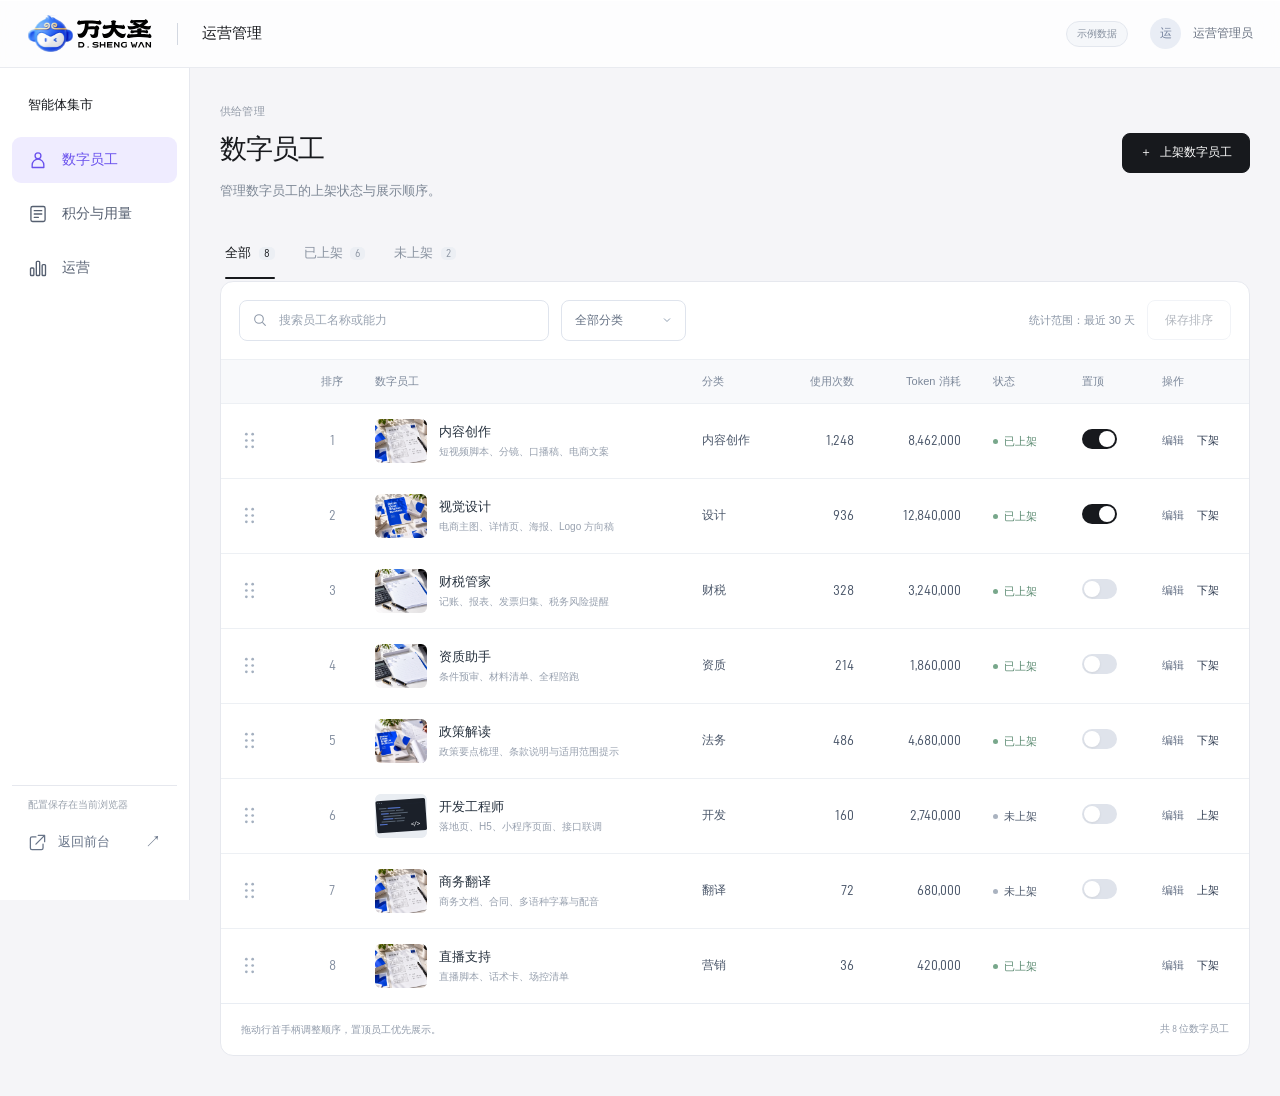
==== commit 5fef0da3: "Separate marketplace cards, compact chat, and add entitlement usage" ====
--- a/admin/index.html
+++ b/admin/index.html
@@ -6,7 +6,8 @@
   <title>数字员工 · 万大圣运营管理</title>
   <link rel="icon" href="../embedded/assets/wdsheng/favicon.ico">
   <link rel="stylesheet" href="admin.css?v=a93162895a">
-  <script src="../embedded/catalog.js?v=9ac908d0ac" defer></script><script src="ops-store.js?v=f1a9fa2be6" defer></script><script src="billing-data.js?v=e871dbfe10" defer></script><script src="admin-billing.js?v=65c041d65c" defer></script><script src="admin.js?v=014c4395ef" defer></script>
+  <link rel="stylesheet" href="billing-entitlements.css?v=4edded2f40">
+  <script src="../embedded/catalog.js?v=9ac908d0ac" defer></script><script src="ops-store.js?v=f1a9fa2be6" defer></script><script src="billing-data.js?v=158d28e7dd" defer></script><script src="admin-billing.js?v=f1f9e6cc4d" defer></script><script src="admin.js?v=014c4395ef" defer></script>
 </head>
 <body>
 <a class="skip-link" href="#main-content">跳转到管理内容</a>
@@ -15,7 +16,7 @@
 <aside class="company-sidebar" id="company-sidebar" aria-label="切换企业" hidden><div class="company-panel-heading"><h2>企业</h2><span id="company-count" class="numeric">6</span></div><label class="search-control company-search"><svg viewBox="0 0 24 24" aria-hidden="true"><circle cx="10.5" cy="10.5" r="6.5"/><path d="m16 16 4 4"/></svg><span class="sr-only">搜索企业名称</span><input id="company-search" type="search" placeholder="搜索企业名称"></label><div id="company-list" class="company-list"></div><p id="company-result-count" class="company-result-count"></p></aside>
 <main class="main-content" id="main-content" tabindex="-1">
   <section id="view-employees" class="page-view" aria-labelledby="employees-title"><div class="page-heading"><div><p class="eyebrow">供给管理</p><h1 id="employees-title">数字员工</h1><p>管理数字员工的上架状态与展示顺序。</p></div><button class="button primary" id="add-employee"><span aria-hidden="true">＋</span> 上架数字员工</button></div><div class="page-tabs" id="employee-status-tabs" role="group" aria-label="按上架状态筛选"><button class="is-active" data-status="all">全部 <span id="employee-total" class="numeric">8</span></button><button data-status="published">已上架 <span id="employee-published" class="numeric">6</span></button><button data-status="unpublished">未上架 <span id="employee-unpublished" class="numeric">2</span></button></div><div class="table-panel"><div class="table-toolbar"><label class="search-control"><svg viewBox="0 0 24 24" aria-hidden="true"><circle cx="10.5" cy="10.5" r="6.5"/><path d="m16 16 4 4"/></svg><span class="sr-only">搜索员工名称或能力</span><input id="employee-search" type="search" placeholder="搜索员工名称或能力"></label><label class="select-control"><span class="sr-only">筛选员工分类</span><select id="employee-category"><option value="all">全部分类</option></select></label><div class="toolbar-spacer"></div><span class="period-label">统计范围：最近 30 天</span><button class="button secondary" id="save-employee-order" disabled>保存排序</button></div><div class="table-scroll"><table class="management-table employee-table"><thead><tr><th class="drag-col"><span class="sr-only">拖拽排序</span></th><th class="order-col">排序</th><th>数字员工</th><th>分类</th><th class="align-right">使用次数</th><th class="align-right">Token 消耗</th><th>状态</th><th>置顶</th><th>操作</th></tr></thead><tbody id="employee-rows" data-sort="employees"></tbody></table></div><div id="employee-empty" class="empty-state" hidden><h3>没有找到匹配的数字员工</h3><p>换个关键词或分类再试试。</p></div><div class="table-footer"><p id="employee-sort-note">拖动行首手柄调整顺序，置顶员工优先展示。</p><span id="employee-result-count" class="numeric"></span></div></div></section>
-  <section id="view-billing" class="page-view" aria-labelledby="billing-title" hidden><div class="page-heading"><div><p class="eyebrow">积分与用量 / 企业积分</p><h1 id="billing-title">积分与用量</h1><p class="company-title"><strong id="selected-company-name">云杉科技有限公司</strong><span id="selected-company-id" class="numeric">ENT-1001</span></p></div><button class="button secondary" id="export-billing"><svg viewBox="0 0 24 24" aria-hidden="true"><path d="M14 3H5v18h14V8Z"/><path d="M14 3v5h5M8 12h8M8 16h6"/></svg>导出明细</button></div><div class="metric-grid"><article class="metric-card"><h2>可用积分</h2><p class="metric-value numeric" id="available-points">8,640 <small>点</small></p><p>当前企业可用余额</p></article><article class="metric-card"><h2>累计获得</h2><p class="metric-value numeric" id="earned-points">10,000 <small>点</small></p><p>额度发放与入账</p></article><article class="metric-card"><h2>累计消耗</h2><p class="metric-value numeric" id="spent-points">1,360 <small>点</small></p><p>数字员工服务使用</p></article><article class="metric-card"><h2>累计 Token 用量</h2><p class="metric-value numeric" id="total-tokens">85,600</p><p>模型调用用量</p></article></div><div class="page-tabs billing-tabs" id="billing-tabs" role="group" aria-label="选择明细类型"><button data-billing-tab="ledger" class="is-active">积分流水</button><button data-billing-tab="usage">Token 调用明细</button><span id="billing-record-count" class="numeric"></span></div><div class="table-panel"><div class="table-toolbar"><label class="select-control"><span class="sr-only">筛选时间范围</span><select id="billing-period"><option value="30">最近 30 天</option><option value="7">最近 7 天</option><option value="today">今天</option><option value="all">全部时间</option></select></label><label class="select-control"><span class="sr-only">筛选数字员工</span><select id="billing-employee"><option value="all">全部员工</option></select></label><label class="select-control" id="billing-type-control"><span class="sr-only">筛选流水类型</span><select id="billing-type"><option value="all">全部类型</option><option value="grant">额度发放</option><option value="consume">调用扣减</option></select></label><label class="search-control billing-search"><svg viewBox="0 0 24 24" aria-hidden="true"><circle cx="10.5" cy="10.5" r="6.5"/><path d="m16 16 4 4"/></svg><span class="sr-only">搜索流水号或工作内容</span><input id="billing-search" type="search" placeholder="搜索流水号或工作内容"></label></div><div class="table-scroll"><table class="management-table billing-table"><thead id="billing-table-head"></thead><tbody id="billing-rows"></tbody></table></div><div id="billing-empty" class="empty-state" hidden><h3>没有符合条件的记录</h3><p>调整时间、员工或关键词后再查看。</p></div><div class="table-footer"><span id="billing-footer-count" class="numeric"></span><span>积分与 Token 用量分别记录</span></div></div><p class="content-note">积分用于数字员工服务，Token 用于记录模型用量；当前为示例数据。</p></section>
+  <section id="view-billing" class="page-view" aria-labelledby="billing-title" hidden><div class="page-heading"><div><p class="eyebrow">积分与用量 / 企业积分</p><h1 id="billing-title">积分与用量</h1><p class="company-title"><strong id="selected-company-name">云杉科技有限公司</strong><span id="selected-company-id" class="numeric">ENT-1001</span></p></div><button class="button secondary" id="export-billing"><svg viewBox="0 0 24 24" aria-hidden="true"><path d="M14 3H5v18h14V8Z"/><path d="M14 3v5h5M8 12h8M8 16h6"/></svg>导出明细</button></div><div class="metric-grid"><article class="metric-card"><h2>可用积分</h2><p class="metric-value numeric" id="available-points">8,640 <small>点</small></p><p>当前企业可用余额</p></article><article class="metric-card"><h2>累计获得</h2><p class="metric-value numeric" id="earned-points">10,000 <small>点</small></p><p>额度发放与入账</p></article><article class="metric-card"><h2>累计消耗</h2><p class="metric-value numeric" id="spent-points">1,360 <small>点</small></p><p>数字员工服务使用</p></article><article class="metric-card"><h2>累计 Token 用量</h2><p class="metric-value numeric" id="total-tokens">85,600</p><p>模型调用用量</p></article></div><section id="billing-entitlements" class="billing-entitlements" aria-label="套餐与积分权益"></section><div class="page-tabs billing-tabs" id="billing-tabs" role="group" aria-label="选择明细类型"><button data-billing-tab="ledger" class="is-active">积分流水</button><button data-billing-tab="usage">Token 调用明细</button><span id="billing-record-count" class="numeric"></span></div><div class="table-panel"><div class="table-toolbar"><label class="select-control"><span class="sr-only">筛选时间范围</span><select id="billing-period"><option value="30">最近 30 天</option><option value="7">最近 7 天</option><option value="today">今天</option><option value="all">全部时间</option></select></label><label class="select-control"><span class="sr-only">筛选数字员工</span><select id="billing-employee"><option value="all">全部员工</option></select></label><label class="select-control" id="billing-type-control"><span class="sr-only">筛选流水类型</span><select id="billing-type"><option value="all">全部类型</option><option value="grant">额度发放</option><option value="consume">调用扣减</option></select></label><label class="search-control billing-search"><svg viewBox="0 0 24 24" aria-hidden="true"><circle cx="10.5" cy="10.5" r="6.5"/><path d="m16 16 4 4"/></svg><span class="sr-only">搜索流水号或工作内容</span><input id="billing-search" type="search" placeholder="搜索流水号或工作内容"></label></div><div class="table-scroll"><table class="management-table billing-table"><thead id="billing-table-head"></thead><tbody id="billing-rows"></tbody></table></div><div id="billing-empty" class="empty-state" hidden><h3>没有符合条件的记录</h3><p>调整时间、员工或关键词后再查看。</p></div><div class="table-footer"><span id="billing-footer-count" class="numeric"></span><span>积分与 Token 用量分别记录</span></div></div><p class="content-note">积分用于数字员工服务，Token 用于记录模型用量；当前为示例数据。</p></section>
   <section id="view-operations" class="page-view" aria-labelledby="operations-title" hidden><div class="page-heading"><div><p class="eyebrow">内容运营</p><h1 id="operations-title">Banner 管理</h1><p>配置集市顶部的推荐内容与跳转员工。</p></div><button class="button primary" id="add-banner"><span aria-hidden="true">＋</span> 新增 Banner</button></div><div class="table-panel banner-panel"><div class="table-toolbar"><label class="select-control"><span class="sr-only">筛选展示位置</span><select id="banner-position"><option value="all">全部展示位置</option><option value="agents-top">智能体集市顶部</option><option value="scenes-top">场景集市顶部</option></select></label><label class="select-control"><span class="sr-only">筛选 Banner 状态</span><select id="banner-status"><option value="all">全部状态</option><option value="enabled">已启用</option><option value="disabled">未启用</option></select></label><label class="search-control"><svg viewBox="0 0 24 24" aria-hidden="true"><circle cx="10.5" cy="10.5" r="6.5"/><path d="m16 16 4 4"/></svg><span class="sr-only">搜索 Banner 名称</span><input id="banner-search" type="search" placeholder="搜索 Banner 名称"></label><div class="toolbar-spacer"></div><button class="button secondary" id="save-banner-order" disabled>保存排序</button></div><div class="table-scroll"><table class="management-table banner-table"><thead><tr><th class="drag-col"><span class="sr-only">拖拽排序</span></th><th class="order-col">排序</th><th>Banner</th><th>展示位置</th><th>关联员工</th><th>状态</th><th>操作</th></tr></thead><tbody id="banner-rows" data-sort="banners"></tbody></table></div><div id="banner-empty" class="empty-state" hidden><h3>没有找到匹配的 Banner</h3><p>换个筛选条件，或新增一张 Banner。</p></div><div class="table-footer"><p id="banner-sort-note">拖动行首手柄调整同一运营位内的顺序。</p><span id="banner-result-count" class="numeric"></span></div></div></section>
   <p class="page-error" id="page-error" role="alert" hidden></p>
 </main>
--- a/admin/billing-entitlements.css
+++ b/admin/billing-entitlements.css
@@ -0,0 +1,45 @@
+/* 套餐权益只拆分现有积分流水，模型 Token 继续单独计量。 */
+.billing-entitlements{margin:0 0 24px;padding:22px 24px;border:1px solid var(--line);border-radius:13px;background:#fff;color:var(--ink)}
+.entitlement-heading{display:flex;align-items:center;justify-content:space-between;gap:20px;margin-bottom:21px}
+.entitlement-heading>div>p{margin:0 0 7px;font-size:11px;line-height:1.5;color:#8993a2}
+.entitlement-heading h2{display:flex;align-items:center;gap:10px;margin:0;font-size:20px;font-weight:500;line-height:1.4;letter-spacing:-.02em}
+.entitlement-example{padding:3px 6px;border-radius:4px;background:#f1eefb;color:#8372b2;font-size:9px;font-weight:400;letter-spacing:0}
+.entitlement-update{display:flex;align-items:center;gap:10px;flex-wrap:wrap;margin:0;color:#8993a2;font-size:11px;line-height:1.7}
+.entitlement-update time{color:#5b687b;font-size:12px}
+.entitlement-usage{display:flex;align-items:baseline;justify-content:space-between;gap:18px;margin-bottom:12px}
+.entitlement-usage h3{display:flex;align-items:baseline;gap:16px;margin:0;font-size:12px;font-weight:500;line-height:1.5}
+.entitlement-usage h3>span{font-size:22px;line-height:1.25;font-weight:500}
+.entitlement-usage small,.entitlement-allocation-value small{font-size:11px;font-weight:400;color:#8e97a5}
+.entitlement-remaining{font-size:11px;line-height:1.5;color:#8893a2;white-space:nowrap}
+.entitlement-remaining strong{font-size:15px;font-weight:500;color:#4a5668}
+.entitlement-progress{height:7px;overflow:hidden;border-radius:6px;background:#edf0f5}
+.entitlement-progress>span{display:block;width:100%;height:100%;border-radius:inherit;background:#252c37;transform-origin:left;transition:transform .24s var(--ease)}
+.entitlement-progress.is-compact{height:4px}
+.entitlement-progress-note{display:flex;justify-content:space-between;gap:18px;margin-top:9px;font-size:10px;line-height:1.7;color:#97a0ad}
+.entitlement-progress-note strong{font-size:11px;font-weight:400;color:#6f7a8c}
+.entitlement-allocations{display:grid;grid-template-columns:repeat(3,minmax(0,1fr));gap:12px;margin-top:20px}
+.entitlement-allocation{min-width:0;padding:15px 16px;border:1px solid #edf0f4;border-radius:9px;background:#fafbfd}
+.entitlement-allocation h3{margin:0;font-size:11px;font-weight:400;line-height:1.6;color:#687587}
+.entitlement-allocation-value{margin:9px 0 11px;font-size:22px;font-weight:500;line-height:1.25;letter-spacing:-.015em}
+.entitlement-allocation:nth-child(2) .entitlement-progress>span{background:#8d7dbc}
+.entitlement-expiry{margin:9px 0 0;color:#9aa3b0;font-size:10px;line-height:1.7}
+.entitlement-expiry time{color:#7f8b9c;white-space:nowrap}
+.entitlement-addons{display:flex;flex-direction:column}
+.entitlement-addon-value{margin:12px 0 0;font-size:14px;font-weight:400;line-height:1.6;color:#657184}
+.entitlement-addons .entitlement-expiry{margin-top:auto;padding-top:13px}
+.entitlement-details{margin-top:15px;font-size:11px;line-height:1.7;color:#6f7b8e}
+.entitlement-details>summary{display:flex;align-items:center;gap:8px;min-height:26px;width:max-content;max-width:100%;list-style:none;cursor:pointer}
+.entitlement-details>summary::-webkit-details-marker{display:none}
+.entitlement-details>summary:after{content:"⌄";font-size:14px;color:#98a2b0;transform:translateY(-2px);transition:transform .18s var(--ease)}
+.entitlement-details[open]>summary:after{transform:translateY(1px) rotate(180deg)}
+.entitlement-details>summary:focus-visible{outline:2px solid var(--purple);outline-offset:4px;border-radius:2px}
+.entitlement-detail-list{margin-top:12px;border-top:1px solid #edf0f4}
+.entitlement-detail-list>div{display:flex;justify-content:space-between;gap:20px;padding:12px 0;border-bottom:1px solid #edf0f4}
+.entitlement-detail-list>div>span:last-child{text-align:right}
+.entitlement-detail-list strong{font-weight:400}
+.entitlement-detail-list small{display:block;font-size:10px;color:#9aa4b2;margin-top:3px}
+.entitlement-details>p{margin:11px 0 0;font-size:10px;line-height:1.8;color:#9aa4b2}
+@media(max-width:1100px){.billing-entitlements{padding:20px}.entitlement-allocation{padding:13px 12px}.entitlement-usage h3{gap:11px}.entitlement-allocation-value{font-size:21px}.entitlement-update{gap:5px}}
+@media(max-width:580px){.billing-entitlements{padding:20px 17px}.entitlement-heading{align-items:flex-start;gap:16px;margin-bottom:20px}.entitlement-update{max-width:133px;font-size:10px;justify-content:flex-end;text-align:right}.entitlement-update time{font-size:11px}.entitlement-usage{align-items:flex-start;gap:12px}.entitlement-usage h3{flex-direction:column;gap:7px;font-size:11px}.entitlement-remaining{padding-top:25px;font-size:10px}.entitlement-progress-note{gap:14px;align-items:flex-start}.entitlement-progress-note>span:last-child{max-width:165px;text-align:right}.entitlement-allocations{grid-template-columns:repeat(2,minmax(0,1fr));gap:10px;margin-top:17px}.entitlement-allocation{padding:13px 12px}.entitlement-allocation-value{font-size:21px}.entitlement-addons{grid-column:1/-1;display:grid;grid-template-columns:1fr auto;align-items:center;column-gap:12px}.entitlement-addons h3{grid-column:1;grid-row:1}.entitlement-addon-value{grid-column:1;grid-row:2;margin-top:3px;font-size:12px}.entitlement-addons .entitlement-expiry{grid-column:2;grid-row:1/3;margin:0;padding:0}.entitlement-detail-list>div{gap:12px}.entitlement-detail-list small{font-size:9px}}
+@media(prefers-reduced-motion:reduce){.entitlement-progress>span,.entitlement-details>summary:after{transition:none}}
+@media(prefers-contrast:more){.billing-entitlements,.entitlement-allocation{border-color:#6d7785}.entitlement-progress{background:#d2d7df}.entitlement-progress>span,.entitlement-allocation:nth-child(2) .entitlement-progress>span{background:#17191d}.entitlement-update,.entitlement-expiry,.entitlement-progress-note,.entitlement-details>p,.entitlement-details small{color:#566172}}
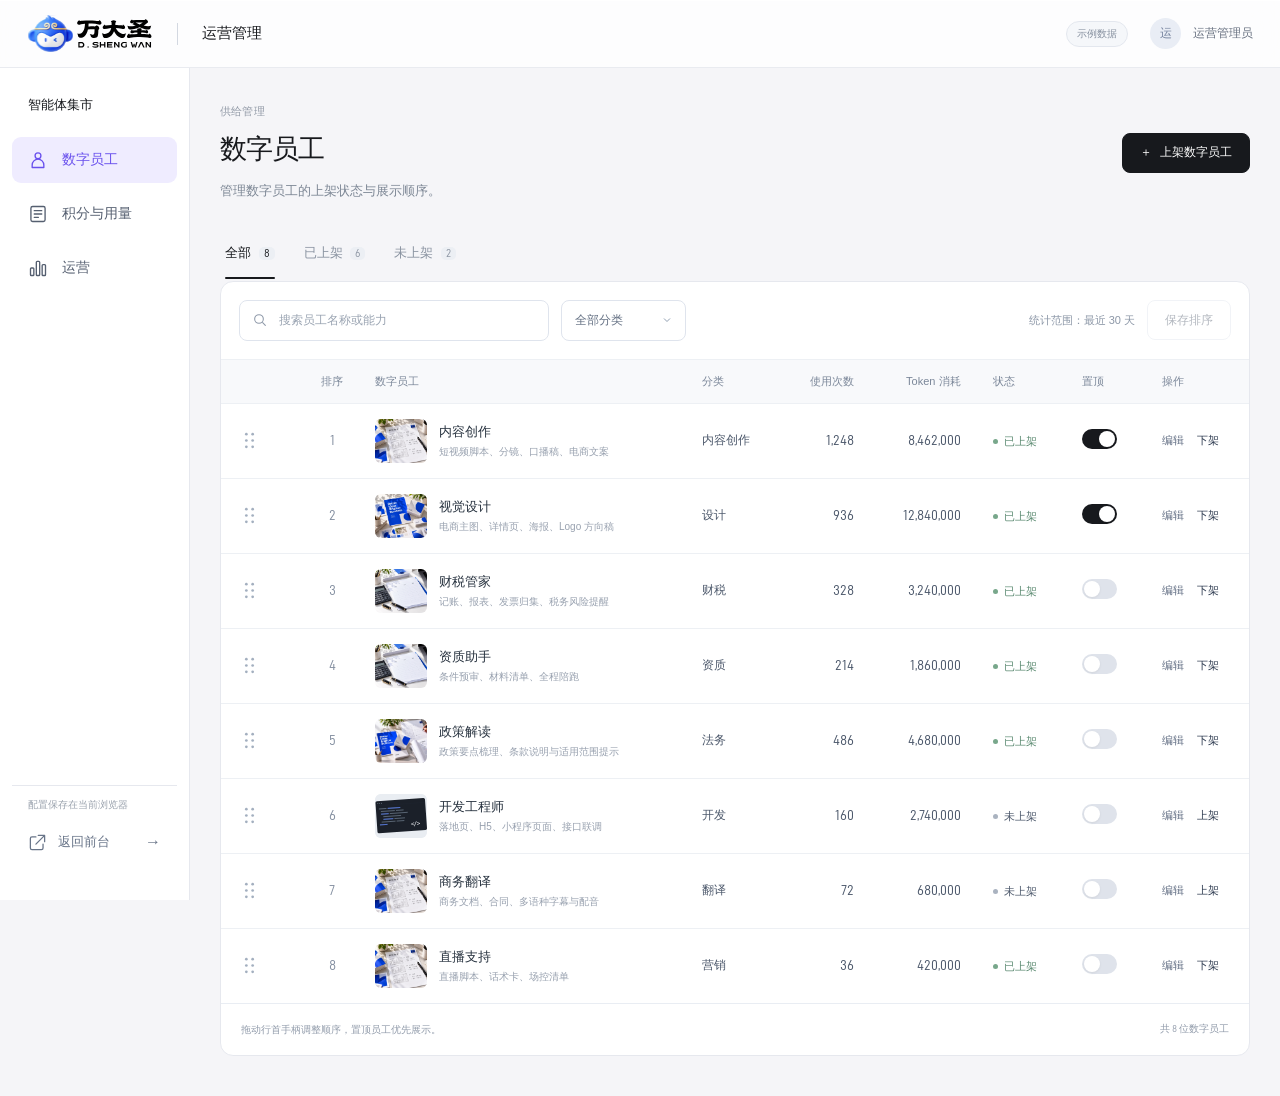
==== commit 48acc1bd: "Tighten employee cards and add front-admin navigation" ====
--- a/admin/index.html
+++ b/admin/index.html
@@ -12,7 +12,7 @@
 <body>
 <a class="skip-link" href="#main-content">跳转到管理内容</a>
 <header class="app-header"><a class="brand" href="../embedded/" aria-label="万大圣，查看前台"><img src="../embedded/assets/wdsheng/platform-logo.svg" alt="万大圣" width="118" height="48"></a><span class="header-divider"></span><span class="header-title">运营管理</span><div class="header-account"><span class="sample-badge" title="配置保存在当前浏览器，积分与用量为示例数据">示例数据</span><span class="account-mark" aria-hidden="true">运</span><span>运营管理员</span></div></header>
-<aside class="primary-sidebar"><p class="sidebar-label">智能体集市</p><nav class="primary-nav" aria-label="运营管理菜单"><a href="#employees" data-view="employees" class="is-active" aria-current="page"><svg viewBox="0 0 24 24" aria-hidden="true"><circle cx="12" cy="7" r="3.5"/><path d="M5 21v-3a7 7 0 0 1 14 0v3Z"/></svg>数字员工</a><a href="#billing" data-view="billing"><svg viewBox="0 0 24 24" aria-hidden="true"><rect x="3.5" y="3" width="17" height="18" rx="2"/><path d="M7.5 8h9M7.5 12h9M7.5 16h5"/></svg>积分与用量</a><a href="#operations" data-view="operations"><svg viewBox="0 0 24 24" aria-hidden="true"><rect x="3" y="12" width="4" height="9" rx="1"/><rect x="10" y="4" width="4" height="17" rx="1"/><rect x="17" y="8" width="4" height="13" rx="1"/></svg>运营</a></nav><div class="sidebar-footer"><p class="sidebar-footnote">配置保存在当前浏览器</p><a class="frontend-link" href="../embedded/" target="_blank" rel="noopener"><svg viewBox="0 0 24 24" aria-hidden="true"><path d="M10 5H5a2 2 0 0 0-2 2v12a2 2 0 0 0 2 2h12a2 2 0 0 0 2-2v-5M13 3h8v8M21 3 10 14"/></svg><span>返回前台</span><span class="sidebar-entry-arrow" aria-hidden="true">↗</span></a></div></aside>
+<aside class="primary-sidebar"><p class="sidebar-label">智能体集市</p><nav class="primary-nav" aria-label="运营管理菜单"><a href="#employees" data-view="employees" class="is-active" aria-current="page"><svg viewBox="0 0 24 24" aria-hidden="true"><circle cx="12" cy="7" r="3.5"/><path d="M5 21v-3a7 7 0 0 1 14 0v3Z"/></svg>数字员工</a><a href="#billing" data-view="billing"><svg viewBox="0 0 24 24" aria-hidden="true"><rect x="3.5" y="3" width="17" height="18" rx="2"/><path d="M7.5 8h9M7.5 12h9M7.5 16h5"/></svg>积分与用量</a><a href="#operations" data-view="operations"><svg viewBox="0 0 24 24" aria-hidden="true"><rect x="3" y="12" width="4" height="9" rx="1"/><rect x="10" y="4" width="4" height="17" rx="1"/><rect x="17" y="8" width="4" height="13" rx="1"/></svg>运营</a></nav><div class="sidebar-footer"><p class="sidebar-footnote">配置保存在当前浏览器</p><a class="frontend-link" href="../embedded/"><svg viewBox="0 0 24 24" aria-hidden="true"><path d="M10 5H5a2 2 0 0 0-2 2v12a2 2 0 0 0 2 2h12a2 2 0 0 0 2-2v-5M13 3h8v8M21 3 10 14"/></svg><span>返回前台</span><span class="sidebar-entry-arrow" aria-hidden="true">→</span></a></div></aside>
 <aside class="company-sidebar" id="company-sidebar" aria-label="切换企业" hidden><div class="company-panel-heading"><h2>企业</h2><span id="company-count" class="numeric">6</span></div><label class="search-control company-search"><svg viewBox="0 0 24 24" aria-hidden="true"><circle cx="10.5" cy="10.5" r="6.5"/><path d="m16 16 4 4"/></svg><span class="sr-only">搜索企业名称</span><input id="company-search" type="search" placeholder="搜索企业名称"></label><div id="company-list" class="company-list"></div><p id="company-result-count" class="company-result-count"></p></aside>
 <main class="main-content" id="main-content" tabindex="-1">
   <section id="view-employees" class="page-view" aria-labelledby="employees-title"><div class="page-heading"><div><p class="eyebrow">供给管理</p><h1 id="employees-title">数字员工</h1><p>管理数字员工的上架状态与展示顺序。</p></div><button class="button primary" id="add-employee"><span aria-hidden="true">＋</span> 上架数字员工</button></div><div class="page-tabs" id="employee-status-tabs" role="group" aria-label="按上架状态筛选"><button class="is-active" data-status="all">全部 <span id="employee-total" class="numeric">8</span></button><button data-status="published">已上架 <span id="employee-published" class="numeric">6</span></button><button data-status="unpublished">未上架 <span id="employee-unpublished" class="numeric">2</span></button></div><div class="table-panel"><div class="table-toolbar"><label class="search-control"><svg viewBox="0 0 24 24" aria-hidden="true"><circle cx="10.5" cy="10.5" r="6.5"/><path d="m16 16 4 4"/></svg><span class="sr-only">搜索员工名称或能力</span><input id="employee-search" type="search" placeholder="搜索员工名称或能力"></label><label class="select-control"><span class="sr-only">筛选员工分类</span><select id="employee-category"><option value="all">全部分类</option></select></label><div class="toolbar-spacer"></div><span class="period-label">统计范围：最近 30 天</span><button class="button secondary" id="save-employee-order" disabled>保存排序</button></div><div class="table-scroll"><table class="management-table employee-table"><thead><tr><th class="drag-col"><span class="sr-only">拖拽排序</span></th><th class="order-col">排序</th><th>数字员工</th><th>分类</th><th class="align-right">使用次数</th><th class="align-right">Token 消耗</th><th>状态</th><th>置顶</th><th>操作</th></tr></thead><tbody id="employee-rows" data-sort="employees"></tbody></table></div><div id="employee-empty" class="empty-state" hidden><h3>没有找到匹配的数字员工</h3><p>换个关键词或分类再试试。</p></div><div class="table-footer"><p id="employee-sort-note">拖动行首手柄调整顺序，置顶员工优先展示。</p><span id="employee-result-count" class="numeric"></span></div></div></section>
